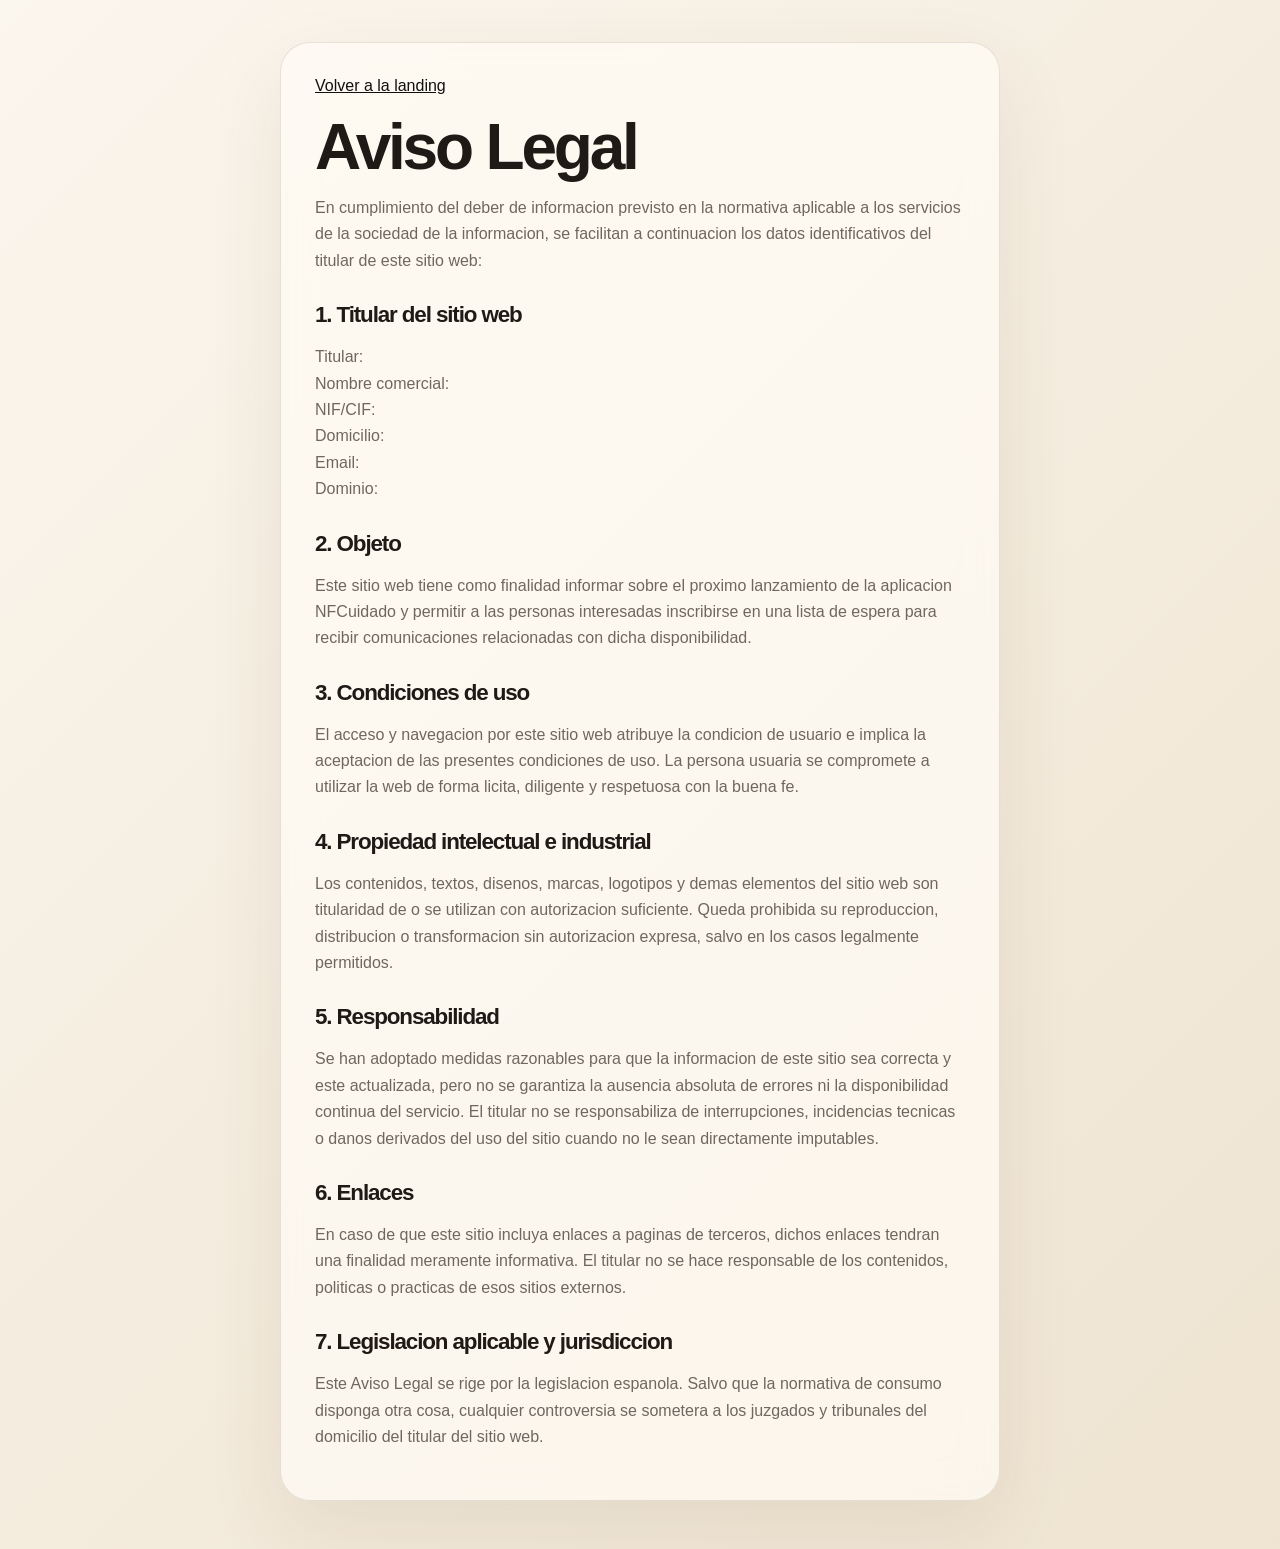
==== aviso-legal.html @ 0e54e323 "Add files via upload" ====
<!doctype html>
<html lang="es">
  <head>
    <meta charset="UTF-8" />
    <meta name="viewport" content="width=device-width, initial-scale=1.0" />
    <title>Aviso Legal | NFCuidado</title>
    <link rel="stylesheet" href="./styles.css" />
  </head>
  <body>
    <div class="page-shell">
      <main class="legal-shell">
        <a class="back-link" href="./index.html">Volver a la landing</a>
        <h1>Aviso Legal</h1>

        <p>
          En cumplimiento del deber de informacion previsto en la normativa
          aplicable a los servicios de la sociedad de la informacion, se
          facilitan a continuacion los datos identificativos del titular de este
          sitio web:
        </p>

        <h2>1. Titular del sitio web</h2>
        <p>
          Titular: <strong data-config="legalName"></strong><br />
          Nombre comercial: <strong data-config="companyName"></strong><br />
          NIF/CIF: <strong data-config="taxId"></strong><br />
          Domicilio: <strong data-config="address"></strong><br />
          Email: <a href="mailto:" data-config="contactEmail"></a><br />
          Dominio: <span data-config="domain"></span>
        </p>

        <h2>2. Objeto</h2>
        <p>
          Este sitio web tiene como finalidad informar sobre el proximo
          lanzamiento de la aplicacion NFCuidado y permitir a las personas
          interesadas inscribirse en una lista de espera para recibir
          comunicaciones relacionadas con dicha disponibilidad.
        </p>

        <h2>3. Condiciones de uso</h2>
        <p>
          El acceso y navegacion por este sitio web atribuye la condicion de
          usuario e implica la aceptacion de las presentes condiciones de uso.
          La persona usuaria se compromete a utilizar la web de forma licita,
          diligente y respetuosa con la buena fe.
        </p>

        <h2>4. Propiedad intelectual e industrial</h2>
        <p>
          Los contenidos, textos, disenos, marcas, logotipos y demas elementos
          del sitio web son titularidad de
          <strong data-config="legalName"></strong> o se utilizan con
          autorizacion suficiente. Queda prohibida su reproduccion, distribucion
          o transformacion sin autorizacion expresa, salvo en los casos
          legalmente permitidos.
        </p>

        <h2>5. Responsabilidad</h2>
        <p>
          Se han adoptado medidas razonables para que la informacion de este
          sitio sea correcta y este actualizada, pero no se garantiza la ausencia
          absoluta de errores ni la disponibilidad continua del servicio. El
          titular no se responsabiliza de interrupciones, incidencias tecnicas o
          danos derivados del uso del sitio cuando no le sean directamente
          imputables.
        </p>

        <h2>6. Enlaces</h2>
        <p>
          En caso de que este sitio incluya enlaces a paginas de terceros, dichos
          enlaces tendran una finalidad meramente informativa. El titular no se
          hace responsable de los contenidos, politicas o practicas de esos
          sitios externos.
        </p>

        <h2>7. Legislacion aplicable y jurisdiccion</h2>
        <p>
          Este Aviso Legal se rige por la legislacion espanola. Salvo que la
          normativa de consumo disponga otra cosa, cualquier controversia se
          sometera a los juzgados y tribunales del domicilio del titular del
          sitio web.
        </p>
      </main>
    </div>
    <script src="./config.js"></script>
    <script src="./script.js"></script>
  </body>
</html>
---- styles.css ----
:root {
  --bg: #f6f0e4;
  --surface: rgba(255, 251, 245, 0.74);
  --surface-strong: #fffaf2;
  --text: #1f1a16;
  --muted: #6f675f;
  --line: rgba(68, 53, 40, 0.12);
  --accent: #111111;
  --accent-deep: #111111;
  --accent-soft: #f1e7d7;
  --success: #205a38;
  --shadow: 0 30px 80px rgba(98, 69, 32, 0.09);
}

* {
  box-sizing: border-box;
}

html {
  scroll-behavior: smooth;
}

body {
  margin: 0;
  font-family: "Space Grotesk", sans-serif;
  color: var(--text);
  background:
    radial-gradient(circle at 15% 20%, rgba(255, 255, 255, 0.9), transparent 0 24%),
    radial-gradient(circle at 50% 85%, rgba(232, 204, 165, 0.55), transparent 0 28%),
    linear-gradient(135deg, #fbf6ee 0%, #f4ecde 52%, #efe4d1 100%);
}

a {
  color: inherit;
}

.background-particles {
  position: fixed;
  inset: 0;
  width: 100%;
  height: 100%;
  pointer-events: none;
  z-index: 0;
}

.page-shell,
.legal-shell {
  width: min(900px, calc(100% - 32px));
  margin: 0 auto;
  padding: 24px 0 48px;
}

.minimal-shell {
  min-height: 100vh;
  display: grid;
  place-items: center;
  padding: 24px;
  position: relative;
  z-index: 1;
}

.minimal-card,
.legal-shell {
  width: min(720px, 100%);
  border: 1px solid var(--line);
  background: var(--surface);
  backdrop-filter: blur(16px);
  box-shadow: var(--shadow);
}

.minimal-card {
  text-align: center;
  padding: 44px 32px;
  border-radius: 32px;
  position: relative;
  overflow: hidden;
}

.minimal-card::before {
  content: "";
  position: absolute;
  inset: auto auto -120px -80px;
  width: 260px;
  height: 260px;
  border-radius: 50%;
  background: radial-gradient(circle, rgba(255, 245, 225, 0.8), rgba(255, 245, 225, 0));
  pointer-events: none;
}

.minimal-card::after {
  content: "";
  position: absolute;
  inset: -60px -50px auto auto;
  width: 150px;
  height: 150px;
  border-radius: 50%;
  background: radial-gradient(circle, rgba(243, 223, 191, 0.18), rgba(243, 223, 191, 0));
  pointer-events: none;
}

h1,
h2,
h3 {
  margin: 0;
  letter-spacing: -0.05em;
}

h1 {
  font-size: clamp(2.35rem, 6vw, 4.7rem);
  line-height: 1;
  max-width: 12ch;
  margin: 0 auto;
  text-wrap: balance;
}

.microcopy,
.legal-shell p,
.legal-shell li {
  color: var(--muted);
  line-height: 1.65;
}

.progress-block {
  margin: 38px auto 0;
  max-width: 520px;
  text-align: left;
  position: relative;
  z-index: 1;
}

.progress-meta {
  display: flex;
  justify-content: space-between;
  gap: 12px;
  margin-bottom: 10px;
  color: var(--muted);
  font-size: 0.95rem;
}

.progress-meta strong {
  color: var(--text);
}

.progress-track {
  height: 12px;
  border-radius: 999px;
  background: rgba(210, 188, 151, 0.38);
  overflow: hidden;
  box-shadow: inset 0 1px 2px rgba(111, 86, 57, 0.08);
}

.progress-fill {
  width: 60%;
  height: 100%;
  border-radius: inherit;
  background: linear-gradient(90deg, #f0dec2 0%, #e6cfab 52%, #dcc195 100%);
}

.minimal-form {
  margin: 34px auto 0;
  max-width: 520px;
  position: relative;
  z-index: 1;
}

.email-label {
  display: block;
  margin: 0 0 10px;
  font-size: 0.9rem;
  font-weight: 700;
  letter-spacing: 0.01em;
  color: #4f4338;
}

input[type="email"],
input[type="text"] {
  width: 100%;
  padding: 18px 18px;
  border-radius: 999px;
  border: 1px solid rgba(186, 154, 114, 0.4);
  background: rgba(255, 252, 247, 0.98);
  color: var(--text);
  font: inherit;
  text-align: center;
  box-shadow: inset 0 1px 1px rgba(255, 255, 255, 0.7);
}

input[type="email"]::placeholder {
  color: #9b8a77;
}

input[type="email"]:focus,
input[type="text"]:focus {
  outline: 2px solid rgba(212, 191, 156, 0.35);
  border-color: rgba(181, 148, 102, 0.5);
  box-shadow:
    0 0 0 6px rgba(242, 229, 206, 0.7),
    inset 0 1px 1px rgba(255, 255, 255, 0.7);
}

.cta {
  width: auto;
  min-width: 180px;
  margin-top: 16px;
  border: 0;
  border-radius: 999px;
  padding: 14px 22px;
  background: #1c1a18;
  color: white;
  font: inherit;
  font-weight: 700;
  cursor: pointer;
  transition:
    transform 180ms ease,
    box-shadow 180ms ease;
  box-shadow: 0 14px 28px rgba(0, 0, 0, 0.16);
}

.cta:hover {
  transform: translateY(-1px);
}

.cta:disabled {
  cursor: progress;
  opacity: 0.8;
}

.microcopy,
.form-feedback {
  margin: 14px 0 0;
  font-size: 0.88rem;
}

.form-feedback {
  min-height: 1.4em;
  font-weight: 500;
}

.form-feedback.success {
  color: var(--success);
}

.form-feedback.error {
  color: #9a1f1f;
}

.honeypot {
  position: absolute;
  left: -9999px;
  opacity: 0;
  pointer-events: none;
}

.legal-shell {
  margin-top: 18px;
  padding: 34px;
  border-radius: 30px;
}

.legal-shell h1 {
  max-width: 100%;
  font-size: clamp(2.6rem, 5vw, 4.4rem);
  margin-bottom: 14px;
}

.legal-shell h2 {
  font-size: 1.4rem;
  margin: 28px 0 12px;
}

.legal-shell ul {
  padding-left: 20px;
}

.back-link {
  display: inline-block;
  margin-bottom: 20px;
  color: var(--accent);
}

.legal-note {
  padding: 14px 16px;
  border-radius: 18px;
  background: var(--accent-soft);
  color: var(--text);
}

@media (max-width: 640px) {
  .page-shell,
  .minimal-shell {
    width: min(100% - 20px, 1180px);
    padding-top: 12px;
  }

  .minimal-card,
  .legal-shell {
    padding: 22px;
    border-radius: 24px;
  }

  .progress-meta {
    font-size: 0.9rem;
  }

  h1 {
    max-width: 10ch;
  }

  .minimal-checkbox {
    text-align: left;
  }
}

.minimal-checkbox {
  display: grid;
  grid-template-columns: 18px 1fr;
  gap: 10px;
  align-items: start;
  margin: 18px auto 0;
  max-width: 520px;
  color: var(--muted);
  font-size: 0.92rem;
}

.minimal-checkbox input {
  margin-top: 4px;
}
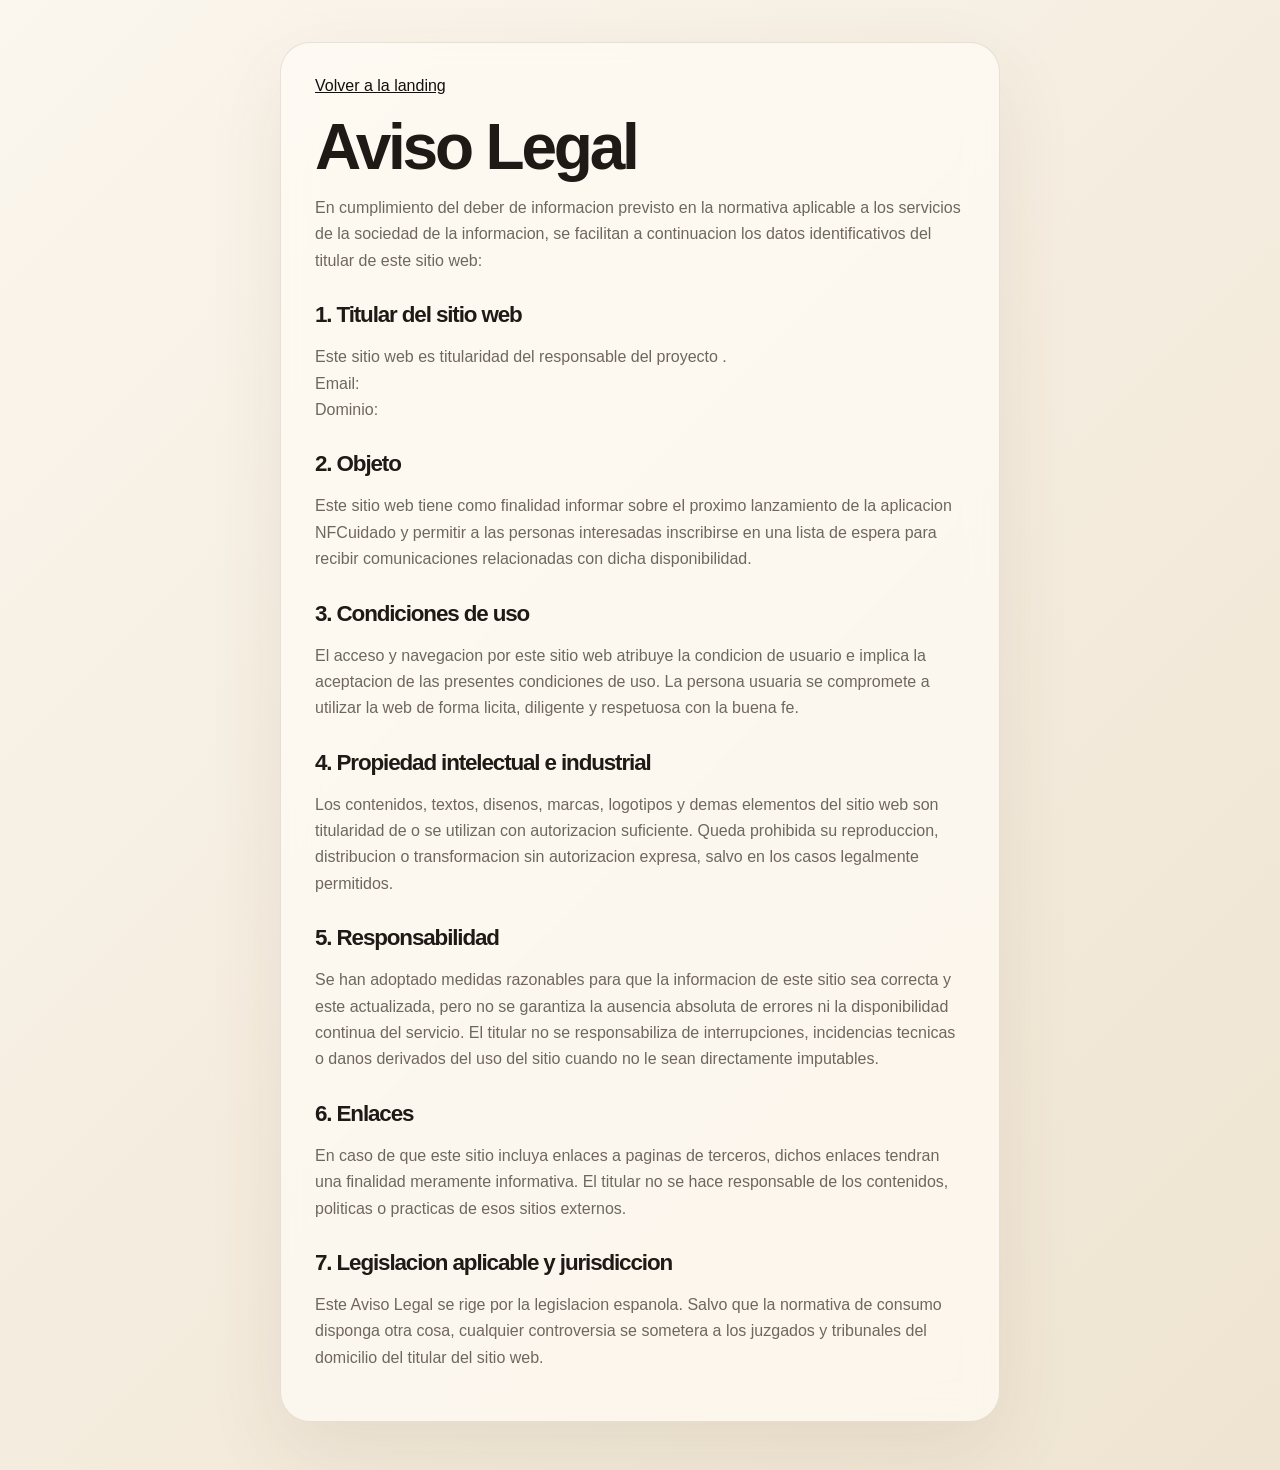
==== commit 34325196: "Add files via upload" ====
--- a/aviso-legal.html
+++ b/aviso-legal.html
@@ -21,10 +21,8 @@
 
         <h2>1. Titular del sitio web</h2>
         <p>
-          Titular: <strong data-config="legalName"></strong><br />
-          Nombre comercial: <strong data-config="companyName"></strong><br />
-          NIF/CIF: <strong data-config="taxId"></strong><br />
-          Domicilio: <strong data-config="address"></strong><br />
+          Este sitio web es titularidad del responsable del proyecto
+          <strong data-config="companyName"></strong>.<br />
           Email: <a href="mailto:" data-config="contactEmail"></a><br />
           Dominio: <span data-config="domain"></span>
         </p>
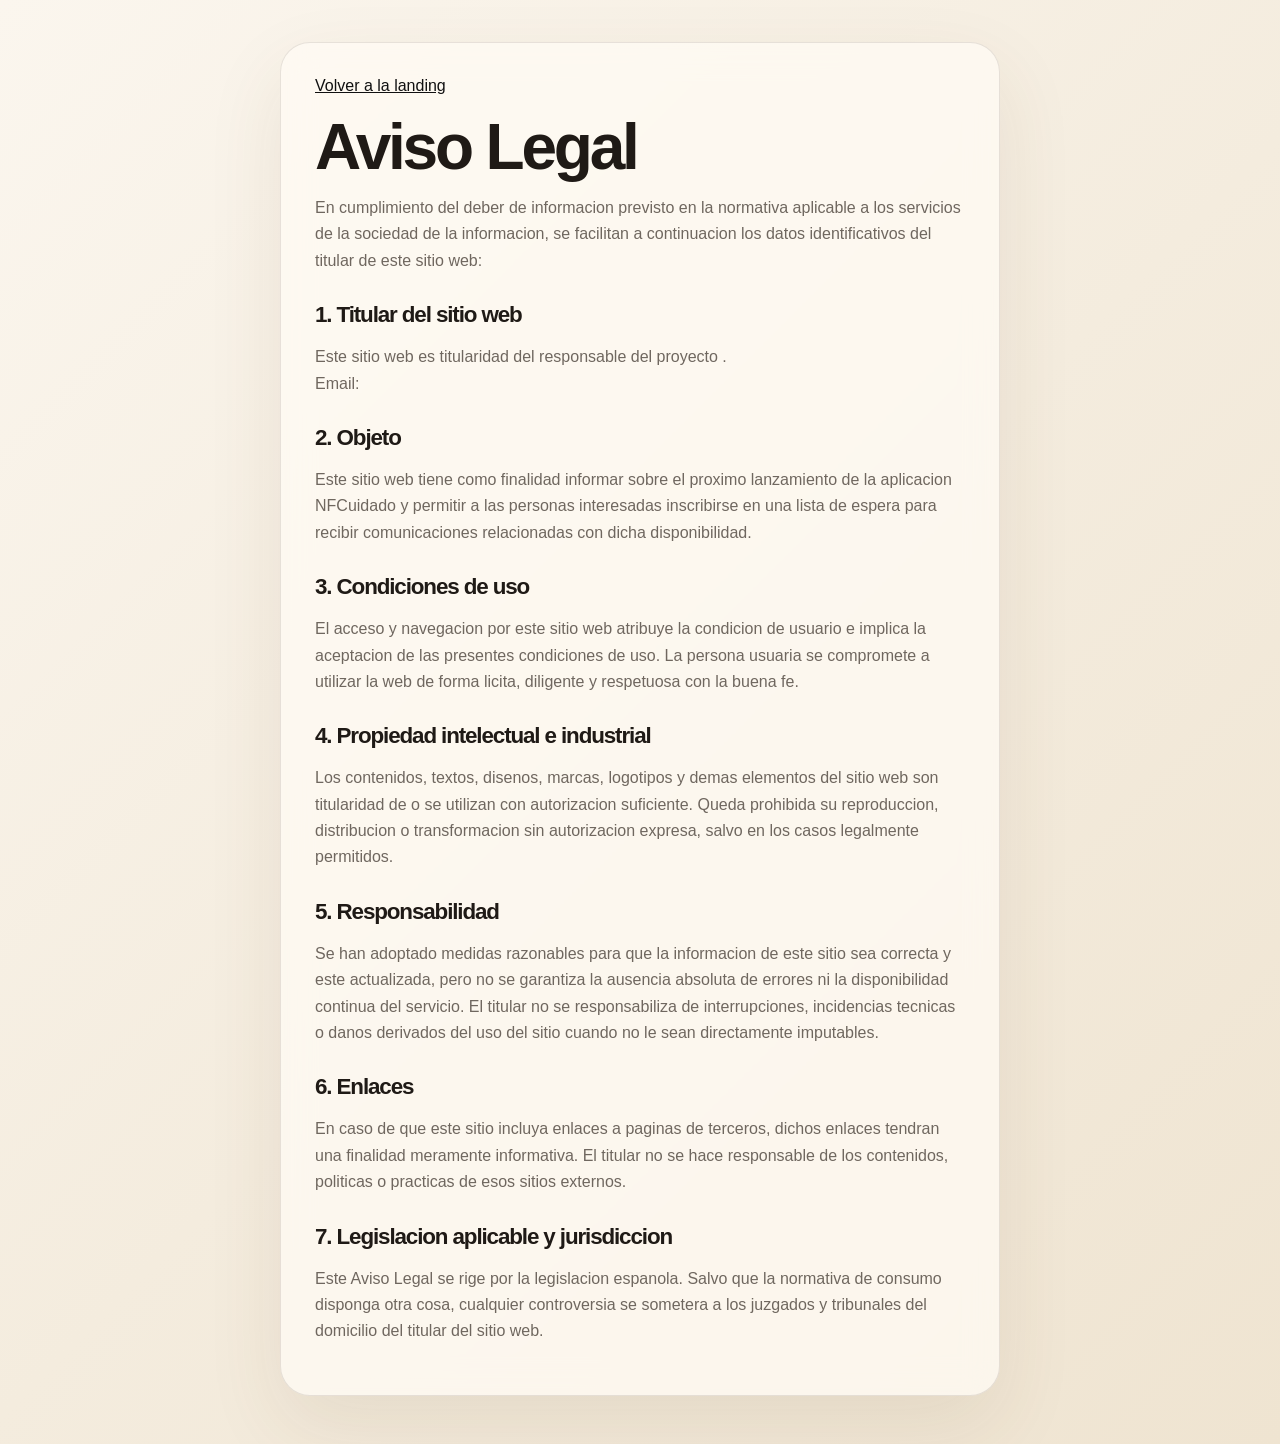
==== commit 2918908d: "Add files via upload" ====
--- a/aviso-legal.html
+++ b/aviso-legal.html
@@ -23,8 +23,7 @@
         <p>
           Este sitio web es titularidad del responsable del proyecto
           <strong data-config="companyName"></strong>.<br />
-          Email: <a href="mailto:" data-config="contactEmail"></a><br />
-          Dominio: <span data-config="domain"></span>
+          Email: <a href="mailto:" data-config="contactEmail"></a>
         </p>
 
         <h2>2. Objeto</h2>
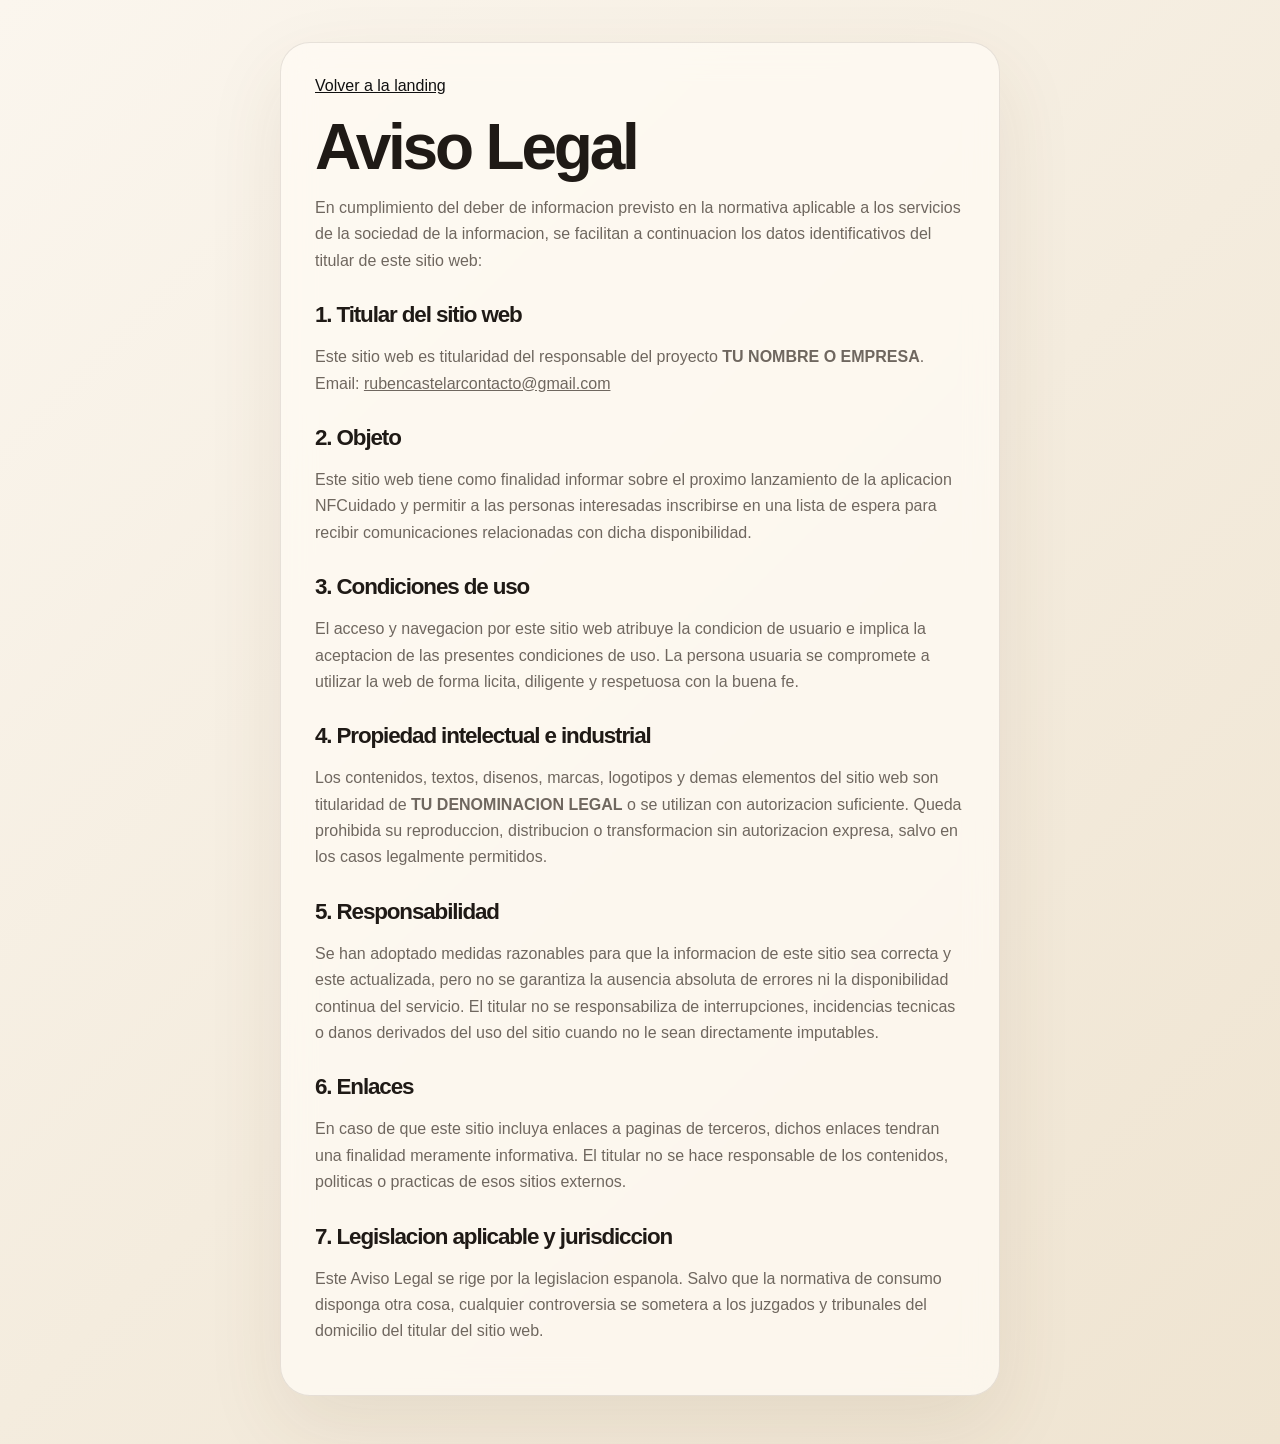
==== commit e5641d43: "Add files via upload" ====
--- a/aviso-legal.html
+++ b/aviso-legal.html
@@ -79,7 +79,7 @@
         </p>
       </main>
     </div>
-    <script src="./config.js"></script>
-    <script src="./script.js"></script>
+    <script src="./config.js?v=20260715b"></script>
+    <script src="./script.js?v=20260715b"></script>
   </body>
 </html>
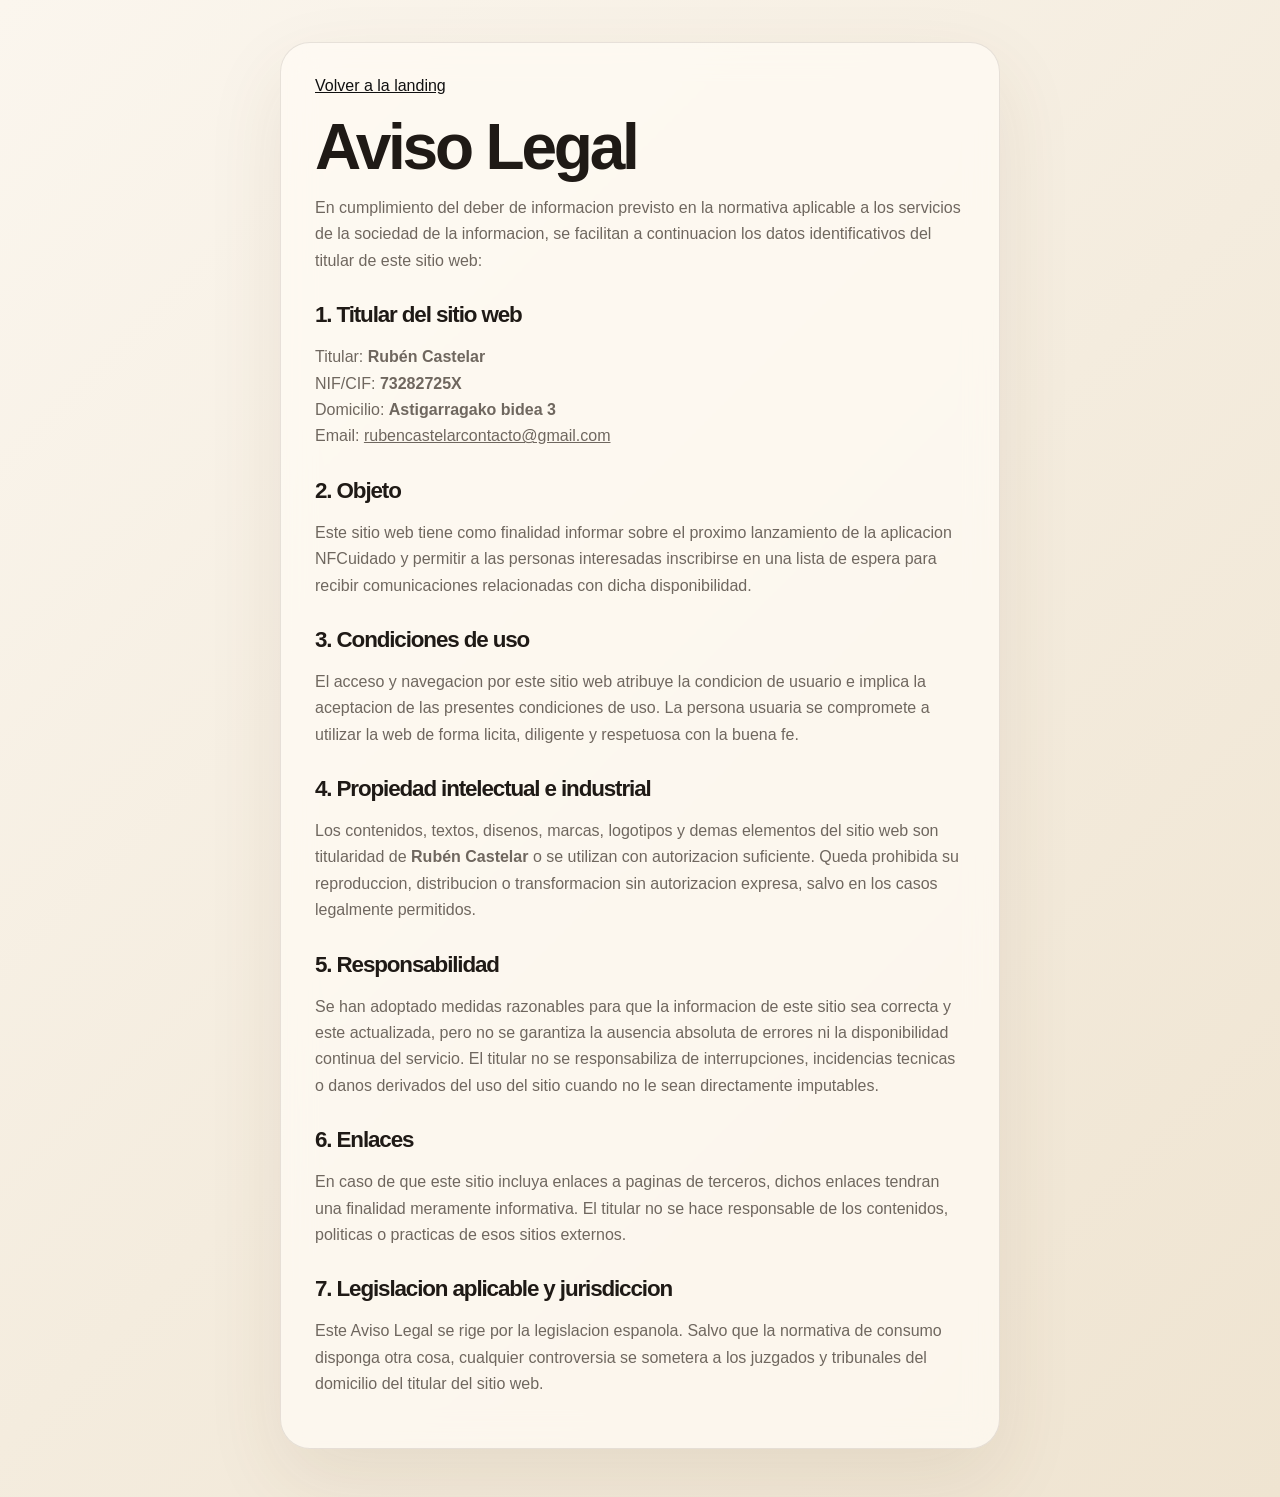
==== commit b675f3a2: "Add files via upload" ====
--- a/aviso-legal.html
+++ b/aviso-legal.html
@@ -21,8 +21,9 @@
 
         <h2>1. Titular del sitio web</h2>
         <p>
-          Este sitio web es titularidad del responsable del proyecto
-          <strong data-config="companyName"></strong>.<br />
+          Titular: <strong data-config="legalName"></strong><br />
+          NIF/CIF: <strong data-config="taxId"></strong><br />
+          Domicilio: <strong data-config="address"></strong><br />
           Email: <a href="mailto:" data-config="contactEmail"></a>
         </p>
 
